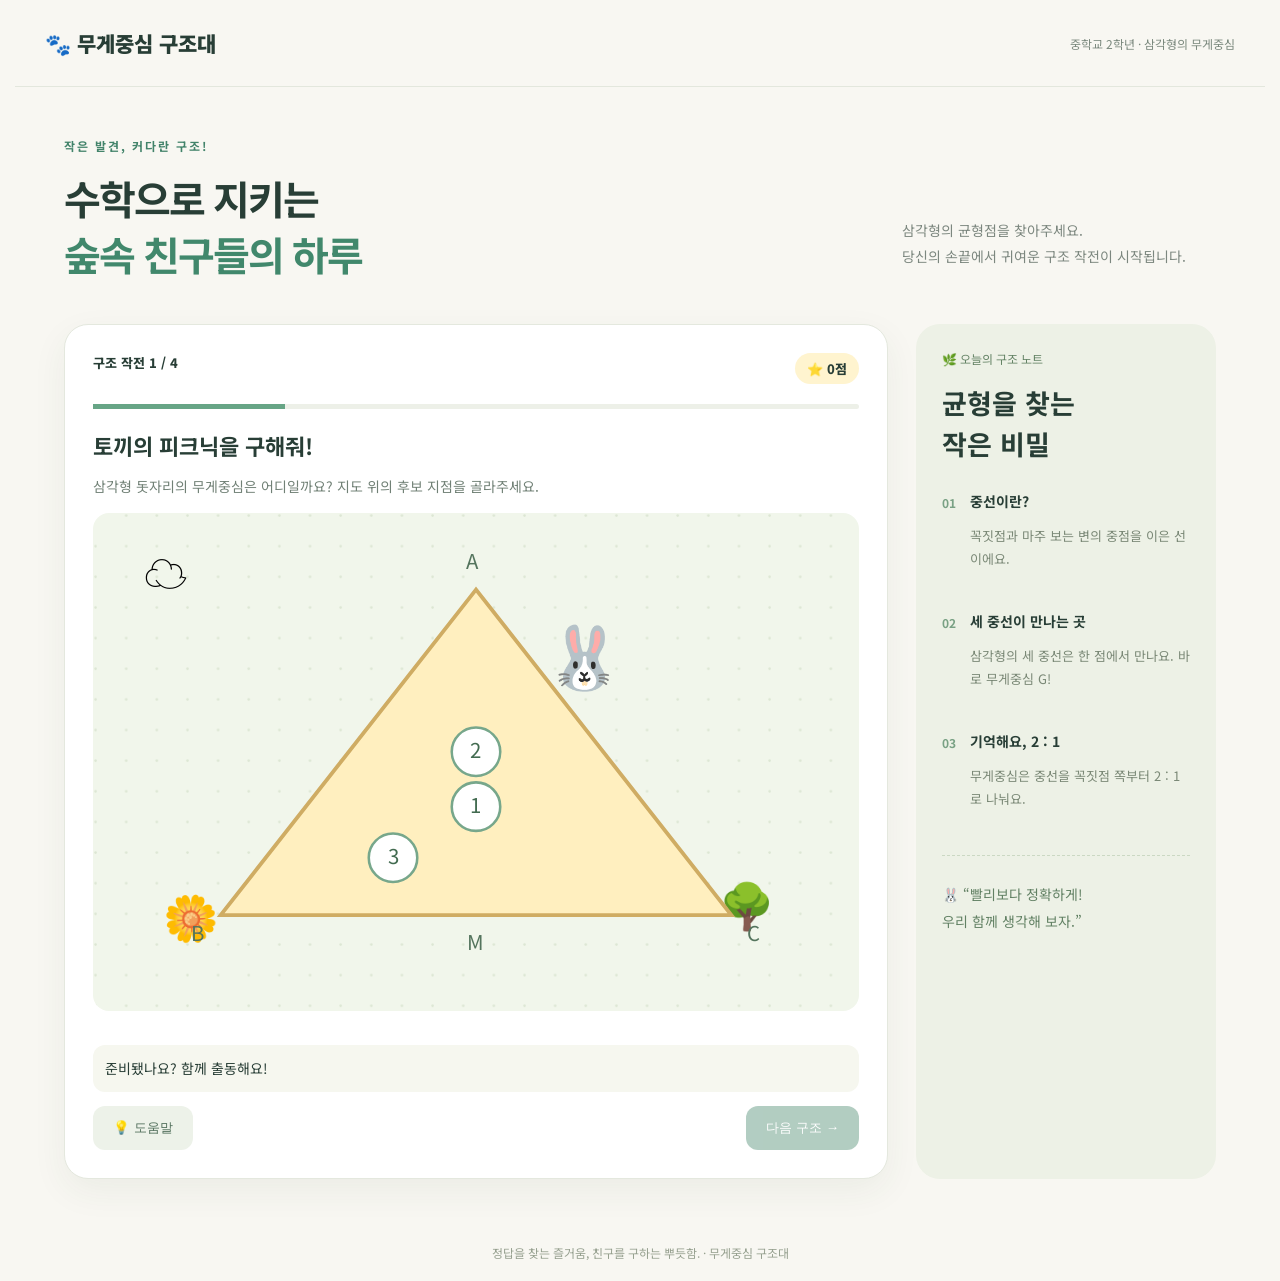
==== index.html @ 1d57ee59 "Add Korean centroid rescue game and interactive double-slit simulator" ====
<!doctype html><html lang="ko"><meta charset="utf-8"><meta name="viewport" content="width=device-width,initial-scale=1"><title>무게중심 구조대</title><link rel="stylesheet" href="style.css"><body><header><a href="./">🐾 무게중심 구조대</a><span>중학교 2학년 · 삼각형의 무게중심</span></header><main><div class="intro"><span class="tag">작은 발견, 커다란 구조!</span><h1>수학으로 지키는<br><em>숲속 친구들의 하루</em></h1><p>삼각형의 균형점을 찾아주세요.<br>당신의 손끝에서 귀여운 구조 작전이 시작됩니다.</p></div><section class="game"><div class="top"><span id="stage"></span><span id="score">⭐ 0점</span></div><div class="progress"><i id="progress"></i></div><h2 id="title"></h2><p id="mission"></p><svg id="board" viewBox="0 0 600 390" role="img" aria-label="삼각형 구조 지도"></svg><div id="answers"></div><p id="feedback" role="status" aria-live="polite">준비됐나요? 함께 출동해요!</p><div class="buttons"><button id="hint" class="secondary">💡 도움말</button><button id="next" disabled>다음 구조 →</button></div></section><aside><div class="badge">🌿 오늘의 구조 노트</div><h2>균형을 찾는<br>작은 비밀</h2><article><b>01</b><div><h3>중선이란?</h3><p>꼭짓점과 마주 보는 변의 중점을 이은 선이에요.</p></div></article><article><b>02</b><div><h3>세 중선이 만나는 곳</h3><p>삼각형의 세 중선은 한 점에서 만나요. 바로 무게중심 G!</p></div></article><article><b>03</b><div><h3>기억해요, 2 : 1</h3><p>무게중심은 중선을 꼭짓점 쪽부터 2 : 1로 나눠요.</p></div></article><div class="note">🐰 “빨리보다 정확하게!<br>우리 함께 생각해 보자.”</div></aside></main><footer>정답을 찾는 즐거움, 친구를 구하는 뿌듯함. · 무게중심 구조대</footer><script src="game.js"></script></body></html>
---- style.css ----
@import url('https://fonts.googleapis.com/css2?family=Noto+Sans+KR:wght@400;500;600;700;800;900&display=swap');
*{box-sizing:border-box}body{margin:0;background:#f8f7f2;color:#283e36;font-family:'Noto Sans KR',sans-serif}header{max-width:1250px;margin:auto;padding:28px 30px;display:flex;justify-content:space-between;align-items:center;border-bottom:1px solid #e3e7dd}header a{font-weight:900;font-size:21px;color:inherit;text-decoration:none}header span{font-size:12px;color:#7a887d}main{max-width:1200px;margin:45px auto;display:grid;grid-template-columns:1fr 300px;gap:28px;padding:0 24px}.intro{grid-column:1/-1}.tag{color:#42836a;font-weight:700;font-size:12px;letter-spacing:2px}h1{font-size:40px;letter-spacing:-2px;line-height:1.4;margin:14px 0}h1 em{font-style:normal;color:#41886c}.intro p{color:#7c877f;line-height:1.9;font-size:14px}.game{background:white;border:1px solid #e4e8de;border-radius:24px;padding:28px;box-shadow:0 12px 35px #314d3510}.top{display:flex;justify-content:space-between;font-size:13px;font-weight:800}.top span:last-child{background:#fff4cf;padding:6px 12px;border-radius:20px}.progress{height:5px;background:#edf0e8;border-radius:10px;margin:20px 0}.progress i{display:block;height:100%;background:#67a586;transition:width .3s}h2{font-size:22px;margin:16px 0 8px}#mission{font-size:14px;color:#718176;line-height:1.7}svg{width:100%;background:#f1f6eb;border-radius:16px;touch-action:manipulation}svg text{font-family:inherit}#feedback{min-height:45px;padding:12px;border-radius:12px;background:#f6f7ef;font-size:14px;line-height:1.7}.buttons{display:flex;justify-content:space-between;gap:12px}button{cursor:pointer;border:0;border-radius:12px;padding:13px 20px;background:#408366;color:white;font:700 14px inherit}button:disabled{opacity:.4;cursor:default}.secondary{background:#edf2e9;color:#52705c}aside{background:#edf1e6;border-radius:24px;padding:26px}.badge{font-size:12px;color:#648365}aside h2{font-size:27px;line-height:1.5}article{display:flex;gap:14px;margin-top:27px}article b{font-size:12px;color:#79a184;padding-top:3px}h3{font-size:14px;margin:0}article p{font-size:13px;color:#7a8876;line-height:1.8}.note{margin-top:32px;border-top:1px dashed #cbd8c3;padding-top:25px;font-size:14px;line-height:1.9;color:#628164}footer{text-align:center;color:#96a08f;font-size:12px;padding:20px}#answers{display:flex;gap:10px;flex-wrap:wrap;margin-top:15px}#answers button{background:#edf2e9;color:#365c45;flex:1}button:hover:enabled{filter:brightness(.94)}button:focus-visible{outline:3px solid #e6af47;outline-offset:3px}@media(min-width:1000px){.intro{position:relative}.intro p{position:absolute;right:30px;bottom:12px}}@media(max-width:700px){main{grid-template-columns:1fr;margin-top:25px;padding:0 16px}header{padding:20px 16px}header span{display:none}h1{font-size:30px}.game{padding:18px}aside{padding:22px}aside h2 br{display:none}}
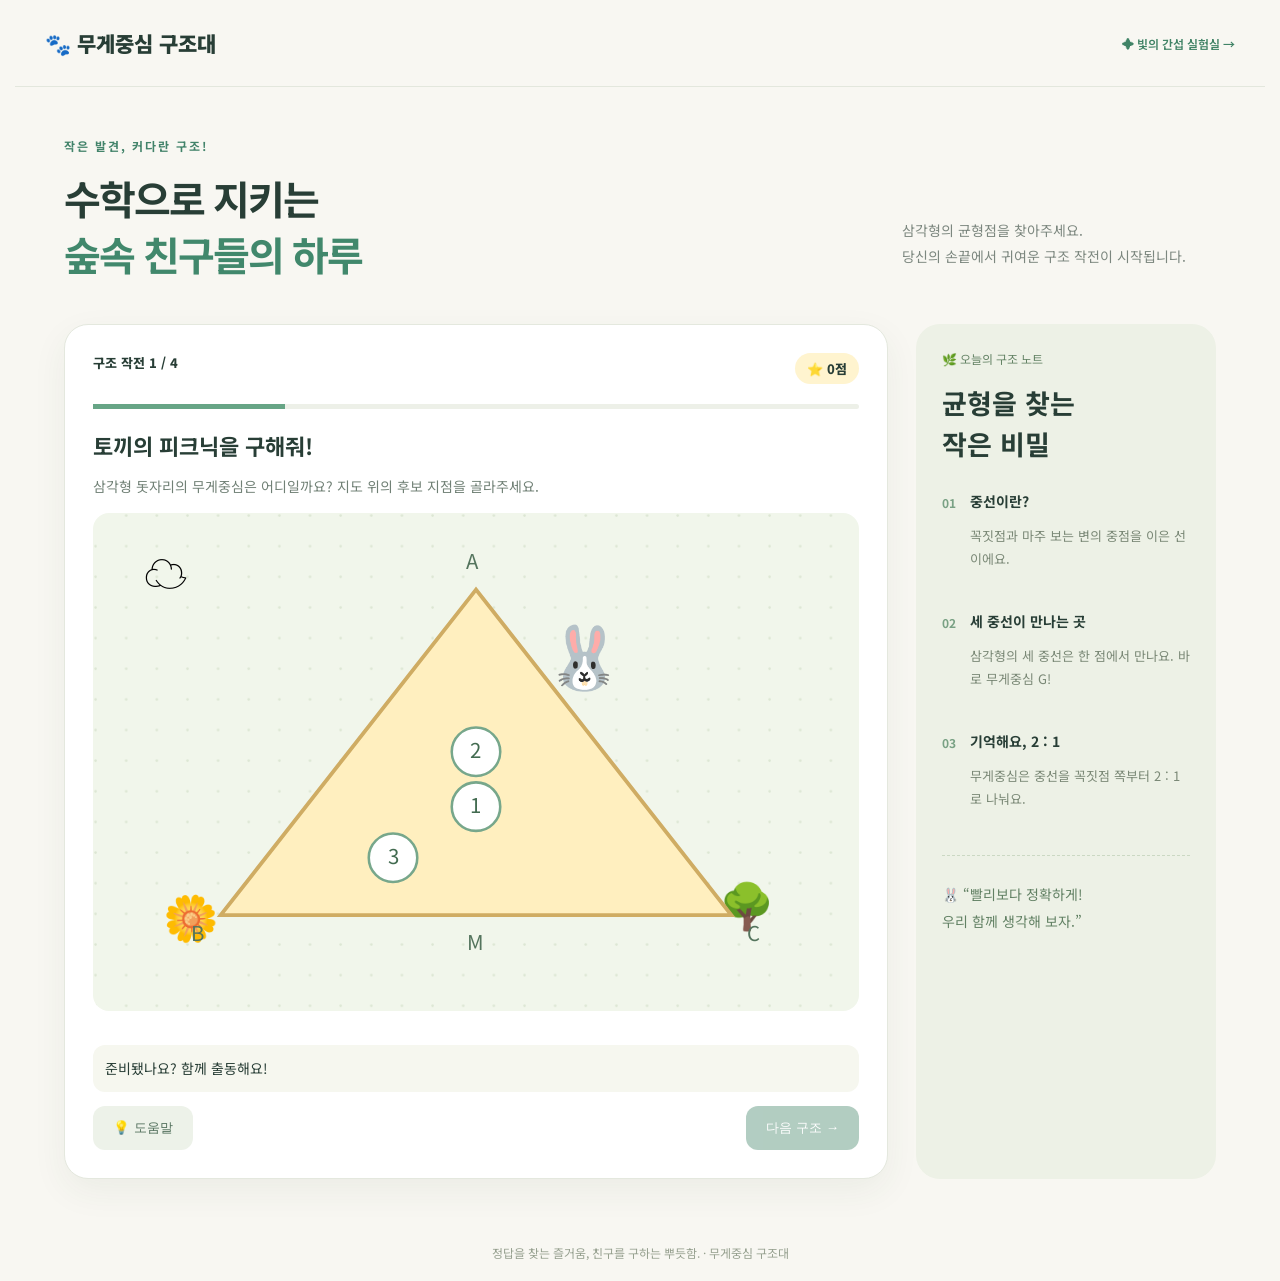
==== commit 19c84440: "Build interactive Young double-slit laboratory with WebGL model" ====
--- a/index.html
+++ b/index.html
@@ -1 +1 @@
-<!doctype html><html lang="ko"><meta charset="utf-8"><meta name="viewport" content="width=device-width,initial-scale=1"><title>무게중심 구조대</title><link rel="stylesheet" href="style.css"><body><header><a href="./">🐾 무게중심 구조대</a><span>중학교 2학년 · 삼각형의 무게중심</span></header><main><div class="intro"><span class="tag">작은 발견, 커다란 구조!</span><h1>수학으로 지키는<br><em>숲속 친구들의 하루</em></h1><p>삼각형의 균형점을 찾아주세요.<br>당신의 손끝에서 귀여운 구조 작전이 시작됩니다.</p></div><section class="game"><div class="top"><span id="stage"></span><span id="score">⭐ 0점</span></div><div class="progress"><i id="progress"></i></div><h2 id="title"></h2><p id="mission"></p><svg id="board" viewBox="0 0 600 390" role="img" aria-label="삼각형 구조 지도"></svg><div id="answers"></div><p id="feedback" role="status" aria-live="polite">준비됐나요? 함께 출동해요!</p><div class="buttons"><button id="hint" class="secondary">💡 도움말</button><button id="next" disabled>다음 구조 →</button></div></section><aside><div class="badge">🌿 오늘의 구조 노트</div><h2>균형을 찾는<br>작은 비밀</h2><article><b>01</b><div><h3>중선이란?</h3><p>꼭짓점과 마주 보는 변의 중점을 이은 선이에요.</p></div></article><article><b>02</b><div><h3>세 중선이 만나는 곳</h3><p>삼각형의 세 중선은 한 점에서 만나요. 바로 무게중심 G!</p></div></article><article><b>03</b><div><h3>기억해요, 2 : 1</h3><p>무게중심은 중선을 꼭짓점 쪽부터 2 : 1로 나눠요.</p></div></article><div class="note">🐰 “빨리보다 정확하게!<br>우리 함께 생각해 보자.”</div></aside></main><footer>정답을 찾는 즐거움, 친구를 구하는 뿌듯함. · 무게중심 구조대</footer><script src="game.js"></script></body></html>
+<!doctype html><html lang="ko"><meta charset="utf-8"><meta name="viewport" content="width=device-width,initial-scale=1"><title>무게중심 구조대</title><link rel="stylesheet" href="style.css"><body><header><a href="./">🐾 무게중심 구조대</a><a class="lab-link" href="double-slit.html">✦ 빛의 간섭 실험실 →</a></header><main><div class="intro"><span class="tag">작은 발견, 커다란 구조!</span><h1>수학으로 지키는<br><em>숲속 친구들의 하루</em></h1><p>삼각형의 균형점을 찾아주세요.<br>당신의 손끝에서 귀여운 구조 작전이 시작됩니다.</p></div><section class="game"><div class="top"><span id="stage"></span><span id="score">⭐ 0점</span></div><div class="progress"><i id="progress"></i></div><h2 id="title"></h2><p id="mission"></p><svg id="board" viewBox="0 0 600 390" role="img" aria-label="삼각형 구조 지도"></svg><div id="answers"></div><p id="feedback" role="status" aria-live="polite">준비됐나요? 함께 출동해요!</p><div class="buttons"><button id="hint" class="secondary">💡 도움말</button><button id="next" disabled>다음 구조 →</button></div></section><aside><div class="badge">🌿 오늘의 구조 노트</div><h2>균형을 찾는<br>작은 비밀</h2><article><b>01</b><div><h3>중선이란?</h3><p>꼭짓점과 마주 보는 변의 중점을 이은 선이에요.</p></div></article><article><b>02</b><div><h3>세 중선이 만나는 곳</h3><p>삼각형의 세 중선은 한 점에서 만나요. 바로 무게중심 G!</p></div></article><article><b>03</b><div><h3>기억해요, 2 : 1</h3><p>무게중심은 중선을 꼭짓점 쪽부터 2 : 1로 나눠요.</p></div></article><div class="note">🐰 “빨리보다 정확하게!<br>우리 함께 생각해 보자.”</div></aside></main><footer>정답을 찾는 즐거움, 친구를 구하는 뿌듯함. · 무게중심 구조대</footer><script src="game.js"></script></body></html>
--- a/style.css
+++ b/style.css
@@ -1,2 +1,4 @@
 @import url('https://fonts.googleapis.com/css2?family=Noto+Sans+KR:wght@400;500;600;700;800;900&display=swap');
 *{box-sizing:border-box}body{margin:0;background:#f8f7f2;color:#283e36;font-family:'Noto Sans KR',sans-serif}header{max-width:1250px;margin:auto;padding:28px 30px;display:flex;justify-content:space-between;align-items:center;border-bottom:1px solid #e3e7dd}header a{font-weight:900;font-size:21px;color:inherit;text-decoration:none}header span{font-size:12px;color:#7a887d}main{max-width:1200px;margin:45px auto;display:grid;grid-template-columns:1fr 300px;gap:28px;padding:0 24px}.intro{grid-column:1/-1}.tag{color:#42836a;font-weight:700;font-size:12px;letter-spacing:2px}h1{font-size:40px;letter-spacing:-2px;line-height:1.4;margin:14px 0}h1 em{font-style:normal;color:#41886c}.intro p{color:#7c877f;line-height:1.9;font-size:14px}.game{background:white;border:1px solid #e4e8de;border-radius:24px;padding:28px;box-shadow:0 12px 35px #314d3510}.top{display:flex;justify-content:space-between;font-size:13px;font-weight:800}.top span:last-child{background:#fff4cf;padding:6px 12px;border-radius:20px}.progress{height:5px;background:#edf0e8;border-radius:10px;margin:20px 0}.progress i{display:block;height:100%;background:#67a586;transition:width .3s}h2{font-size:22px;margin:16px 0 8px}#mission{font-size:14px;color:#718176;line-height:1.7}svg{width:100%;background:#f1f6eb;border-radius:16px;touch-action:manipulation}svg text{font-family:inherit}#feedback{min-height:45px;padding:12px;border-radius:12px;background:#f6f7ef;font-size:14px;line-height:1.7}.buttons{display:flex;justify-content:space-between;gap:12px}button{cursor:pointer;border:0;border-radius:12px;padding:13px 20px;background:#408366;color:white;font:700 14px inherit}button:disabled{opacity:.4;cursor:default}.secondary{background:#edf2e9;color:#52705c}aside{background:#edf1e6;border-radius:24px;padding:26px}.badge{font-size:12px;color:#648365}aside h2{font-size:27px;line-height:1.5}article{display:flex;gap:14px;margin-top:27px}article b{font-size:12px;color:#79a184;padding-top:3px}h3{font-size:14px;margin:0}article p{font-size:13px;color:#7a8876;line-height:1.8}.note{margin-top:32px;border-top:1px dashed #cbd8c3;padding-top:25px;font-size:14px;line-height:1.9;color:#628164}footer{text-align:center;color:#96a08f;font-size:12px;padding:20px}#answers{display:flex;gap:10px;flex-wrap:wrap;margin-top:15px}#answers button{background:#edf2e9;color:#365c45;flex:1}button:hover:enabled{filter:brightness(.94)}button:focus-visible{outline:3px solid #e6af47;outline-offset:3px}@media(min-width:1000px){.intro{position:relative}.intro p{position:absolute;right:30px;bottom:12px}}@media(max-width:700px){main{grid-template-columns:1fr;margin-top:25px;padding:0 16px}header{padding:20px 16px}header span{display:none}h1{font-size:30px}.game{padding:18px}aside{padding:22px}aside h2 br{display:none}}
+
+header a.lab-link{font-size:12px;font-weight:600;color:#408366}@media(max-width:420px){header a.lab-link{font-size:10px}}
